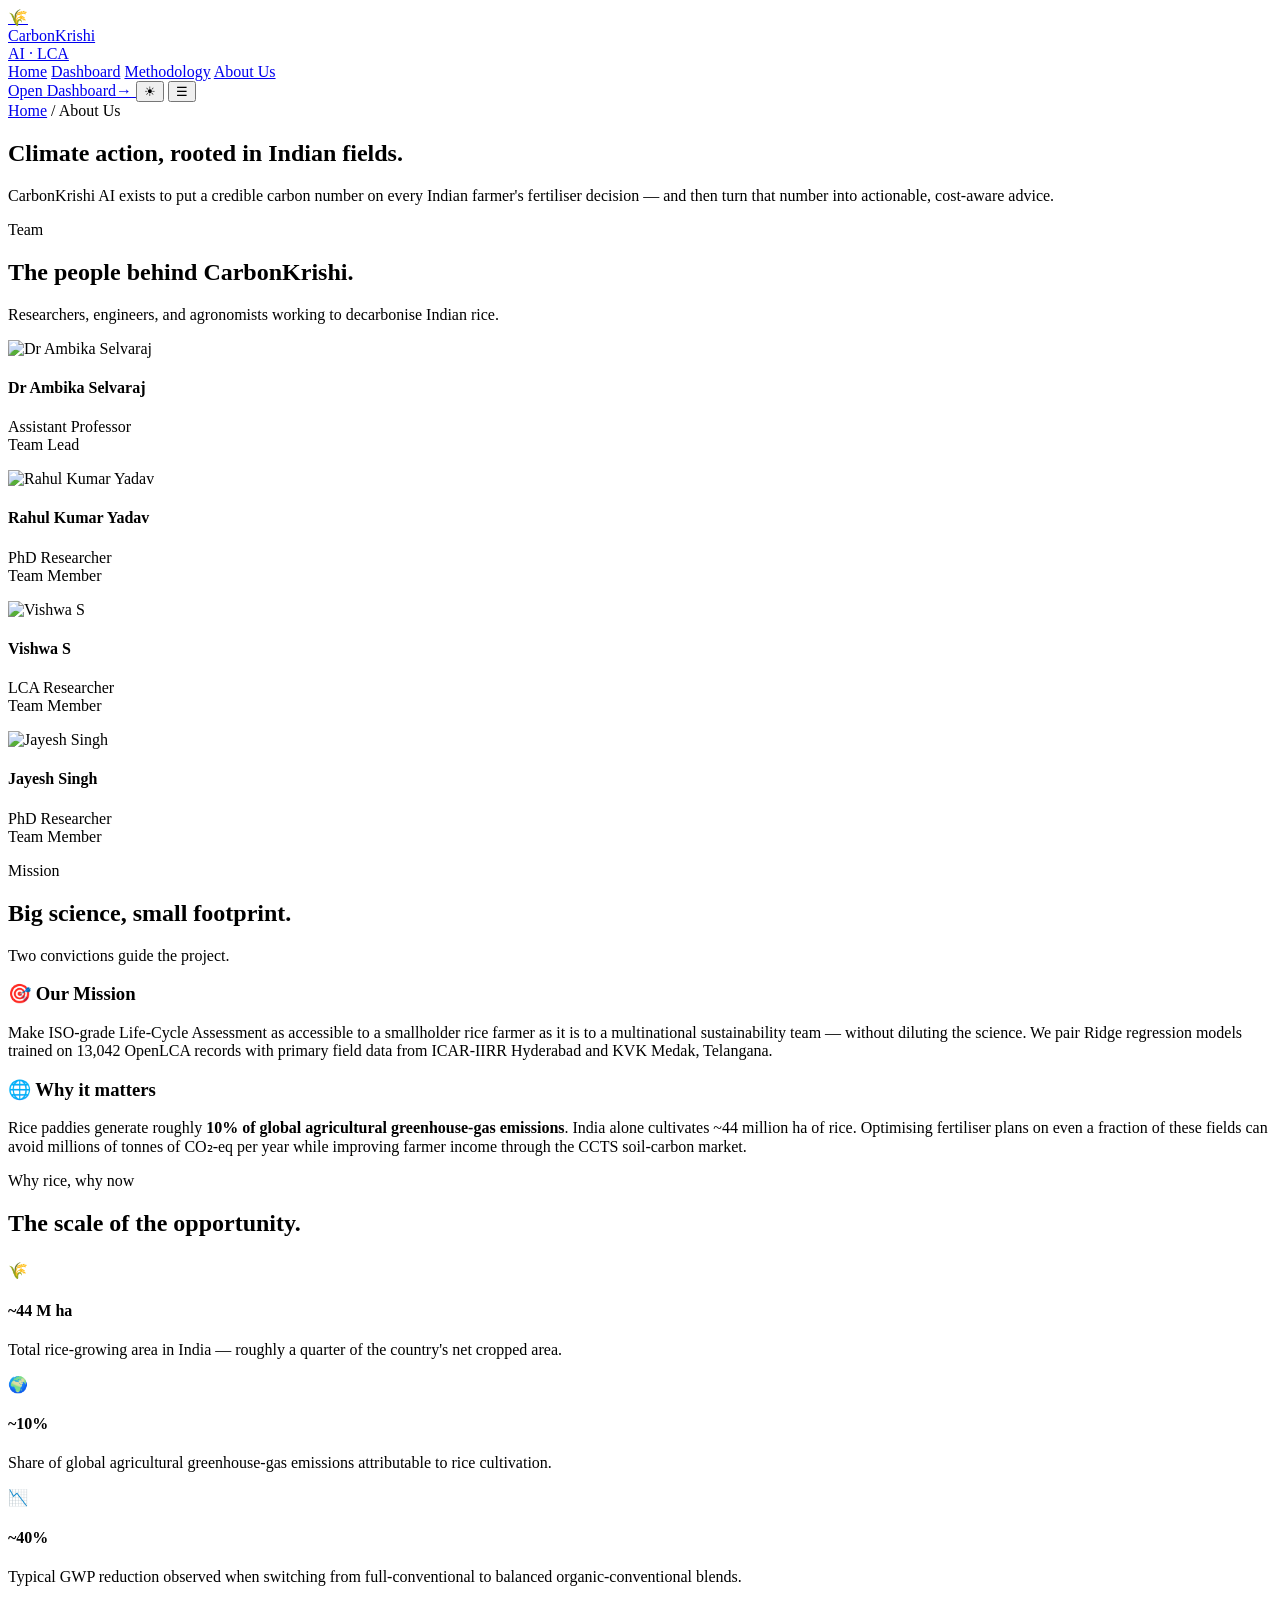
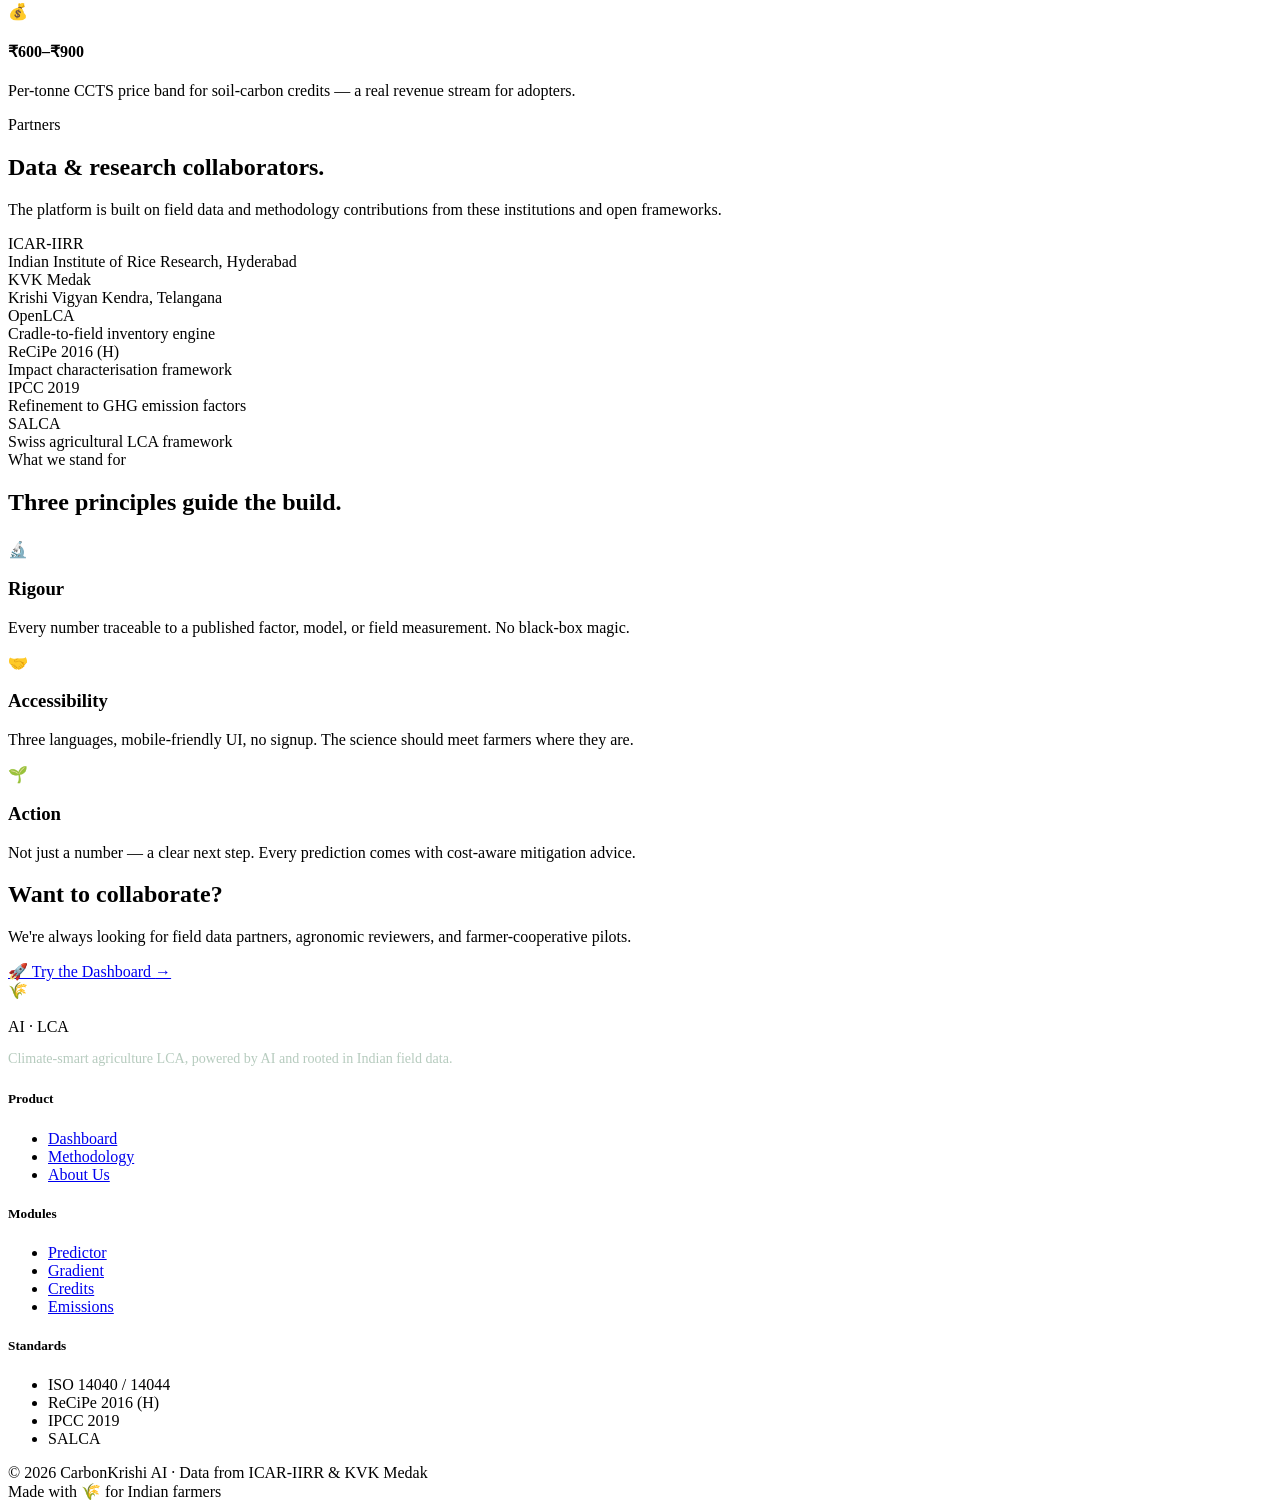
==== frontend/about.html @ 2ea5a7ef "On Render" ====
<!DOCTYPE html>
<html lang="en">

<head>
    <meta charset="UTF-8" />
    <meta name="viewport" content="width=device-width, initial-scale=1.0" />
    <title>About Us — CarbonKrishi AI</title>
    <meta name="description"
        content="CarbonKrishi AI: our mission, research partners (ICAR-IIRR, KVK Medak), and why rice fertiliser LCA matters for India's climate goals." />
    <link rel="preconnect" href="https://fonts.googleapis.com" />
    <link rel="preconnect" href="https://fonts.gstatic.com" crossorigin />
    <link
        href="https://fonts.googleapis.com/css2?family=Poppins:wght@400;500;600;700;800&family=Inter:wght@400;500;600;700&family=Geist+Mono:wght@400;500;600&display=swap"
        rel="stylesheet" />
    <link rel="stylesheet" href="/landing.css" />
    <!-- Theme controller — runs before first paint to avoid theme flash. -->
    <script src="/js/theme.js"></script>
</head>

<body>
    <!-- ── Top navigation ───────────────────────────────────────────────── -->
    <header class="lc-nav">
        <div class="lc-nav-inner">
            <a href="/" class="lc-brand" aria-label="CarbonKrishi home">
                <div class="lc-brand-mark">🌾</div>
                <div class="lc-brand-text">
                    <div>CarbonKrishi</div>
                    <div class="lc-brand-sub">AI · LCA</div>
                </div>
            </a>

            <nav class="lc-nav-links" aria-label="Main">
                <a class="lc-nav-link" href="/">Home</a>
                <a class="lc-nav-link" href="/dashboard-info">Dashboard</a>
                <a class="lc-nav-link" href="/methodology">Methodology</a>
                <a class="lc-nav-link active" href="/about">About Us</a>
            </nav>

            <a class="lc-cta-btn lc-nav-cta" href="/dashboard">
                <span>Open Dashboard</span><span class="lc-cta-arrow" aria-hidden="true">→</span>
            </a>
            <button class="lc-theme-toggle" data-theme-toggle aria-label="Toggle theme" title="Toggle theme"
                type="button">☀</button>
            <button class="lc-burger" id="lc-burger" aria-label="Toggle menu">☰</button>
        </div>
    </header>

    <!-- ── Page header ─────────────────────────────────────────────────── -->
    <section class="lc-page-head">
        <div class="lc-container">
            <span class="lc-breadcrumb"><a href="/">Home</a> / About Us</span>
            <h1>Climate action, rooted in Indian fields.</h1>
            <p>CarbonKrishi AI exists to put a credible carbon number on every Indian farmer's fertiliser
                decision — and then turn that number into actionable, cost-aware advice.</p>
        </div>
    </section>

    <!-- ── Team ──────────────────────────────────────────────────────────── -->
    <section class="lc-section">
        <div class="lc-container">
            <span class="lc-eyebrow-h">Team</span>
            <h2 class="lc-h2">The people behind CarbonKrishi.</h2>
            <p class="lc-section-lede">Researchers, engineers, and agronomists working to decarbonise Indian rice.</p>

            <div class="lc-team-grid">
                <div class="lc-team-card">
                    <div class="lc-team-img">
                        <img src="/media/team/person-1.png" alt="Dr Ambika Selvaraj" />
                    </div>
                    <h4>Dr Ambika Selvaraj</h4>
                    <p class="lc-team-role">Assistant Professor<br />Team Lead</p>
                </div>

                <div class="lc-team-card">
                    <div class="lc-team-img">
                        <img src="/media/team/person-2.jpg" alt="Rahul Kumar Yadav" />
                    </div>
                    <h4>Rahul Kumar Yadav</h4>
                    <p class="lc-team-role">PhD Researcher<br />Team Member</p>
                </div>

                <div class="lc-team-card">
                    <div class="lc-team-img">
                        <img src="/media/team/person-3.jpg" alt="Vishwa S" />
                    </div>
                    <h4>Vishwa S</h4>
                    <p class="lc-team-role">LCA Researcher<br />Team Member</p>
                </div>

                <div class="lc-team-card">
                    <div class="lc-team-img">
                        <img src="/media/team/person-4.jpg" alt="Jayesh Singh" />
                    </div>
                    <h4>Jayesh Singh</h4>
                    <p class="lc-team-role">PhD Researcher<br />Team Member</p>
                </div>
            </div>
        </div>
    </section>

    <!-- ── Mission + Why it matters ────────────────────────────────────── -->
    <section class="lc-section dark">
        <div class="lc-container">
            <span class="lc-eyebrow-h">Mission</span>
            <h2 class="lc-h2">Big science, small footprint.</h2>
            <p class="lc-section-lede">Two convictions guide the project.</p>

            <div class="lc-about-grid">
                <div class="lc-about-card">
                    <h3>🎯 Our Mission</h3>
                    <p>Make ISO-grade Life-Cycle Assessment as accessible to a smallholder rice farmer as it is to
                        a multinational sustainability team — without diluting the science. We pair Ridge
                        regression models trained on 13,042 OpenLCA records with primary field data from ICAR-IIRR
                        Hyderabad and KVK Medak, Telangana.</p>
                </div>
                <div class="lc-about-card">
                    <h3>🌐 Why it matters</h3>
                    <p>Rice paddies generate roughly <strong>10% of global agricultural greenhouse-gas
                            emissions</strong>. India alone cultivates ~44 million ha of rice. Optimising
                        fertiliser plans on even a fraction of these fields can avoid millions of tonnes of CO₂-eq
                        per year while improving farmer income through the CCTS soil-carbon market.</p>
                </div>
            </div>
        </div>
    </section>

    <!-- ── Impact stats ────────────────────────────────────────────────── -->
    <section class="lc-section alt">
        <div class="lc-container">
            <span class="lc-eyebrow-h">Why rice, why now</span>
            <h2 class="lc-h2">The scale of the opportunity.</h2>

            <div class="lc-mod-grid" style="margin-top: 1.5rem;">
                <div class="lc-mod-card">
                    <div class="ico">🌾</div>
                    <h4>~44 M ha</h4>
                    <p>Total rice-growing area in India — roughly a quarter of the country's net cropped area.</p>
                </div>
                <div class="lc-mod-card">
                    <div class="ico">🌍</div>
                    <h4>~10%</h4>
                    <p>Share of global agricultural greenhouse-gas emissions attributable to rice cultivation.</p>
                </div>
                <div class="lc-mod-card">
                    <div class="ico">📉</div>
                    <h4>~40%</h4>
                    <p>Typical GWP reduction observed when switching from full-conventional to balanced
                        organic-conventional blends.</p>
                </div>
                <div class="lc-mod-card">
                    <div class="ico">💰</div>
                    <h4>₹600–₹900</h4>
                    <p>Per-tonne CCTS price band for soil-carbon credits — a real revenue stream for adopters.</p>
                </div>
            </div>
        </div>
    </section>

    <!-- ── Partners ────────────────────────────────────────────────────── -->
    <section class="lc-section dark">
        <div class="lc-container">
            <span class="lc-eyebrow-h">Partners</span>
            <h2 class="lc-h2">Data &amp; research collaborators.</h2>
            <p class="lc-section-lede">
                The platform is built on field data and methodology contributions from these institutions and open
                frameworks.
            </p>

            <div class="lc-partners">
                <div class="lc-partner">
                    <div class="lc-partner-name">ICAR-IIRR</div>
                    <div class="lc-partner-role">Indian Institute of Rice Research, Hyderabad</div>
                </div>
                <div class="lc-partner">
                    <div class="lc-partner-name">KVK Medak</div>
                    <div class="lc-partner-role">Krishi Vigyan Kendra, Telangana</div>
                </div>
                <div class="lc-partner">
                    <div class="lc-partner-name">OpenLCA</div>
                    <div class="lc-partner-role">Cradle-to-field inventory engine</div>
                </div>
                <div class="lc-partner">
                    <div class="lc-partner-name">ReCiPe 2016 (H)</div>
                    <div class="lc-partner-role">Impact characterisation framework</div>
                </div>
                <div class="lc-partner">
                    <div class="lc-partner-name">IPCC 2019</div>
                    <div class="lc-partner-role">Refinement to GHG emission factors</div>
                </div>
                <div class="lc-partner">
                    <div class="lc-partner-name">SALCA</div>
                    <div class="lc-partner-role">Swiss agricultural LCA framework</div>
                </div>
            </div>
        </div>
    </section>

    <!-- ── Values ──────────────────────────────────────────────────────── -->
    <section class="lc-section">
        <div class="lc-container">
            <span class="lc-eyebrow-h">What we stand for</span>
            <h2 class="lc-h2">Three principles guide the build.</h2>

            <div class="lc-method-grid" style="margin-top: 1.5rem;">
                <article class="lc-method-card">
                    <div class="ico">🔬</div>
                    <h3>Rigour</h3>
                    <p>Every number traceable to a published factor, model, or field measurement. No black-box
                        magic.</p>
                </article>
                <article class="lc-method-card amber">
                    <div class="ico">🤝</div>
                    <h3>Accessibility</h3>
                    <p>Three languages, mobile-friendly UI, no signup. The science should meet farmers where they
                        are.</p>
                </article>
                <article class="lc-method-card blue">
                    <div class="ico">🌱</div>
                    <h3>Action</h3>
                    <p>Not just a number — a clear next step. Every prediction comes with cost-aware mitigation
                        advice.</p>
                </article>
            </div>
        </div>
    </section>

    <!-- ── Final CTA ───────────────────────────────────────────────────── -->
    <section>
        <div class="lc-container">
            <div class="lc-final-cta">
                <div>
                    <h2>Want to collaborate?</h2>
                    <p>We're always looking for field data partners, agronomic reviewers, and farmer-cooperative
                        pilots.</p>
                </div>
                <a class="lc-cta-btn" href="/dashboard">
                    🚀 Try the Dashboard <span aria-hidden="true">→</span>
                </a>
            </div>
        </div>
    </section>

    <!-- ── Footer ──────────────────────────────────────────────────────── -->
    <footer class="lc-footer">
        <div class="lc-container">
            <div class="lc-footer-grid">
                <div>
                    <div class="lc-brand" style="margin-bottom: 0.7rem;">
                        <div class="lc-brand-mark">🌾</div>
                        <div class="lc-brand-text">
                            <div style="color:white;">CarbonKrishi</div>
                            <div class="lc-brand-sub">AI · LCA</div>
                        </div>
                    </div>
                    <p style="font-size:0.88rem; line-height:1.55; margin:0; color:#b6cbbe;">
                        Climate-smart agriculture LCA, powered by AI and rooted in Indian field data.
                    </p>
                </div>
                <div>
                    <h5>Product</h5>
                    <ul>
                        <li><a href="/dashboard">Dashboard</a></li>
                        <li><a href="/methodology">Methodology</a></li>
                        <li><a href="/about">About Us</a></li>
                    </ul>
                </div>
                <div>
                    <h5>Modules</h5>
                    <ul>
                        <li><a href="/dashboard">Predictor</a></li>
                        <li><a href="/dashboard">Gradient</a></li>
                        <li><a href="/dashboard">Credits</a></li>
                        <li><a href="/dashboard">Emissions</a></li>
                    </ul>
                </div>
                <div>
                    <h5>Standards</h5>
                    <ul>
                        <li>ISO 14040 / 14044</li>
                        <li>ReCiPe 2016 (H)</li>
                        <li>IPCC 2019</li>
                        <li>SALCA</li>
                    </ul>
                </div>
            </div>
            <div class="lc-footer-bottom">
                <div>&copy; 2026 CarbonKrishi AI · Data from ICAR-IIRR &amp; KVK Medak</div>
                <div>Made with 🌾 for Indian farmers</div>
            </div>
        </div>
    </footer>

    <script src="/js/landing.js"></script>
    <!-- Dev-only hot reload (no-op in production: ws fails silently) -->
    <script>
        if (location.hostname === "localhost" || location.hostname === "127.0.0.1") {
            (function connect() {
                try {
                    const ws = new WebSocket(`ws://${location.host}/hot-reload`);
                    ws.onmessage = (e) => { if (e.data === "reload") location.reload(); };
                    ws.onclose = () => setTimeout(connect, 1000);
                    ws.onerror = () => { try { ws.close(); } catch { } };
                } catch { setTimeout(connect, 2000); }
            })();
        }
    </script>
</body>

</html>
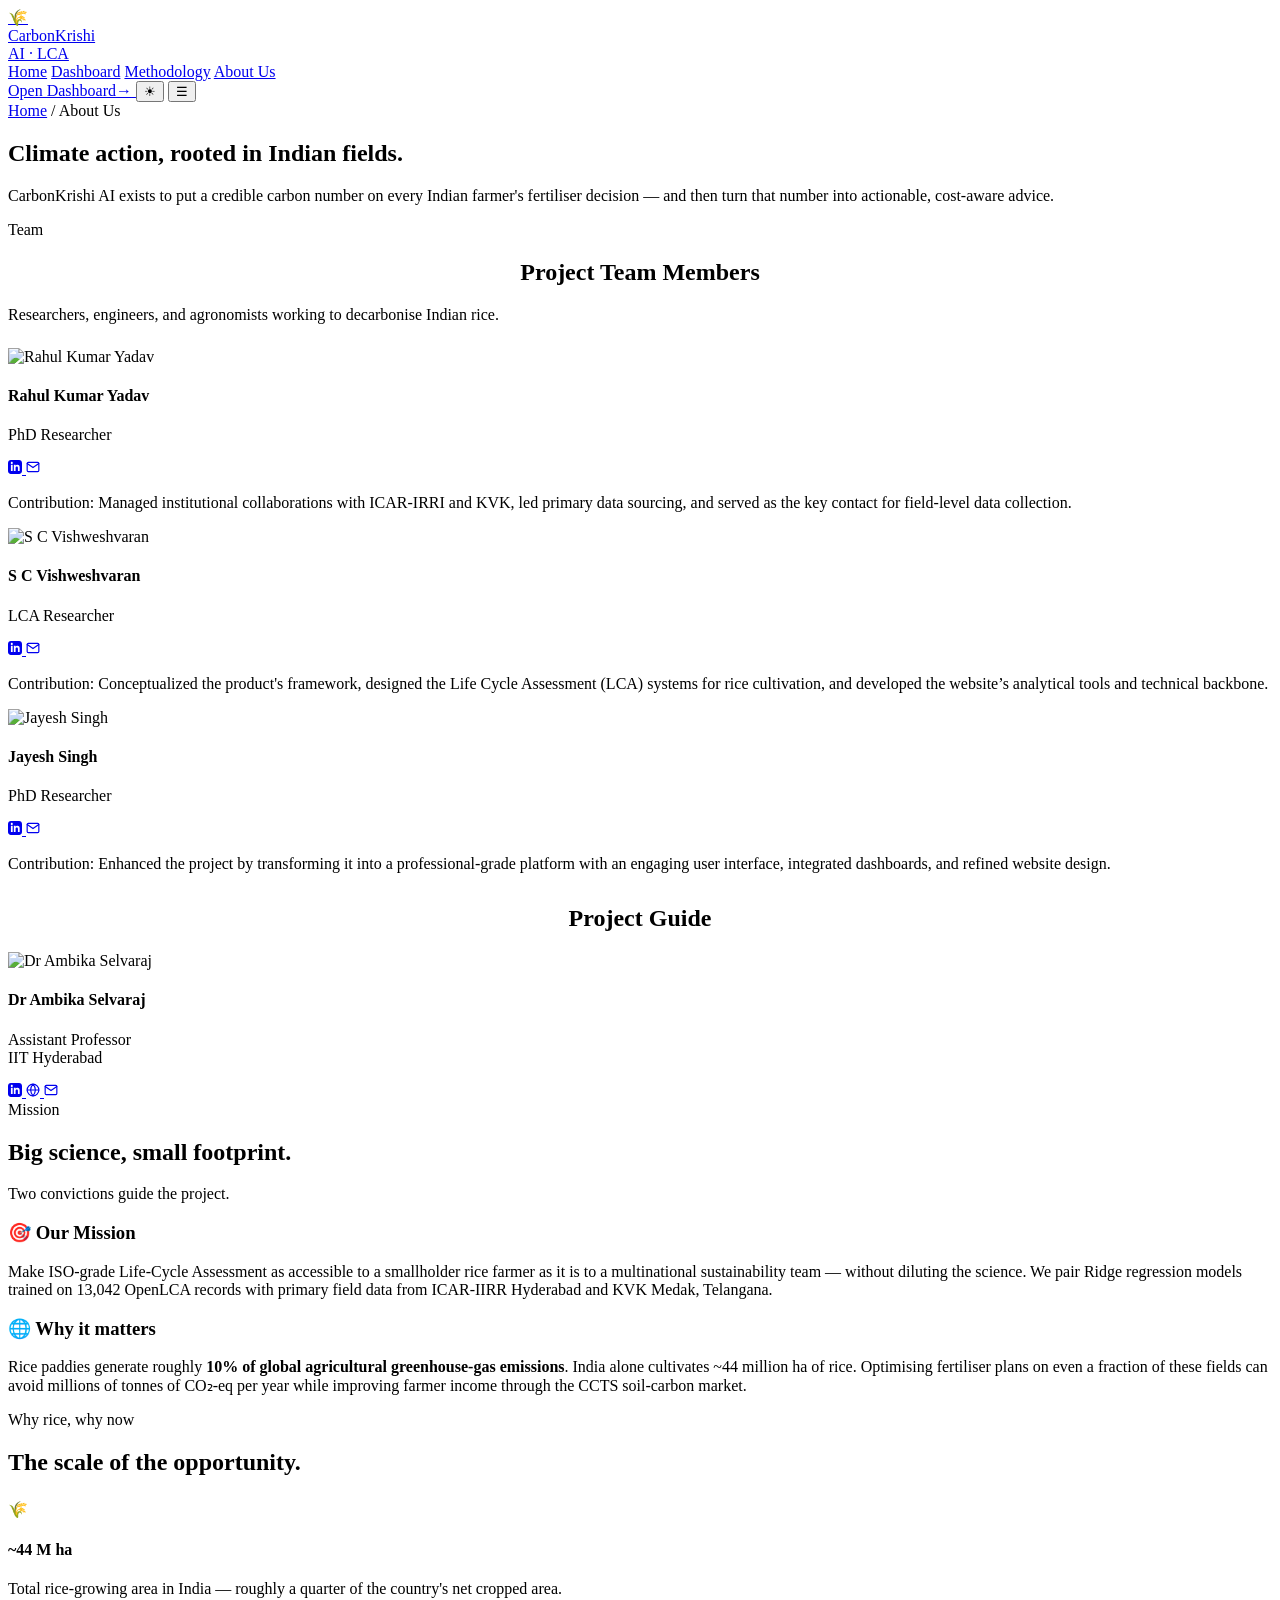
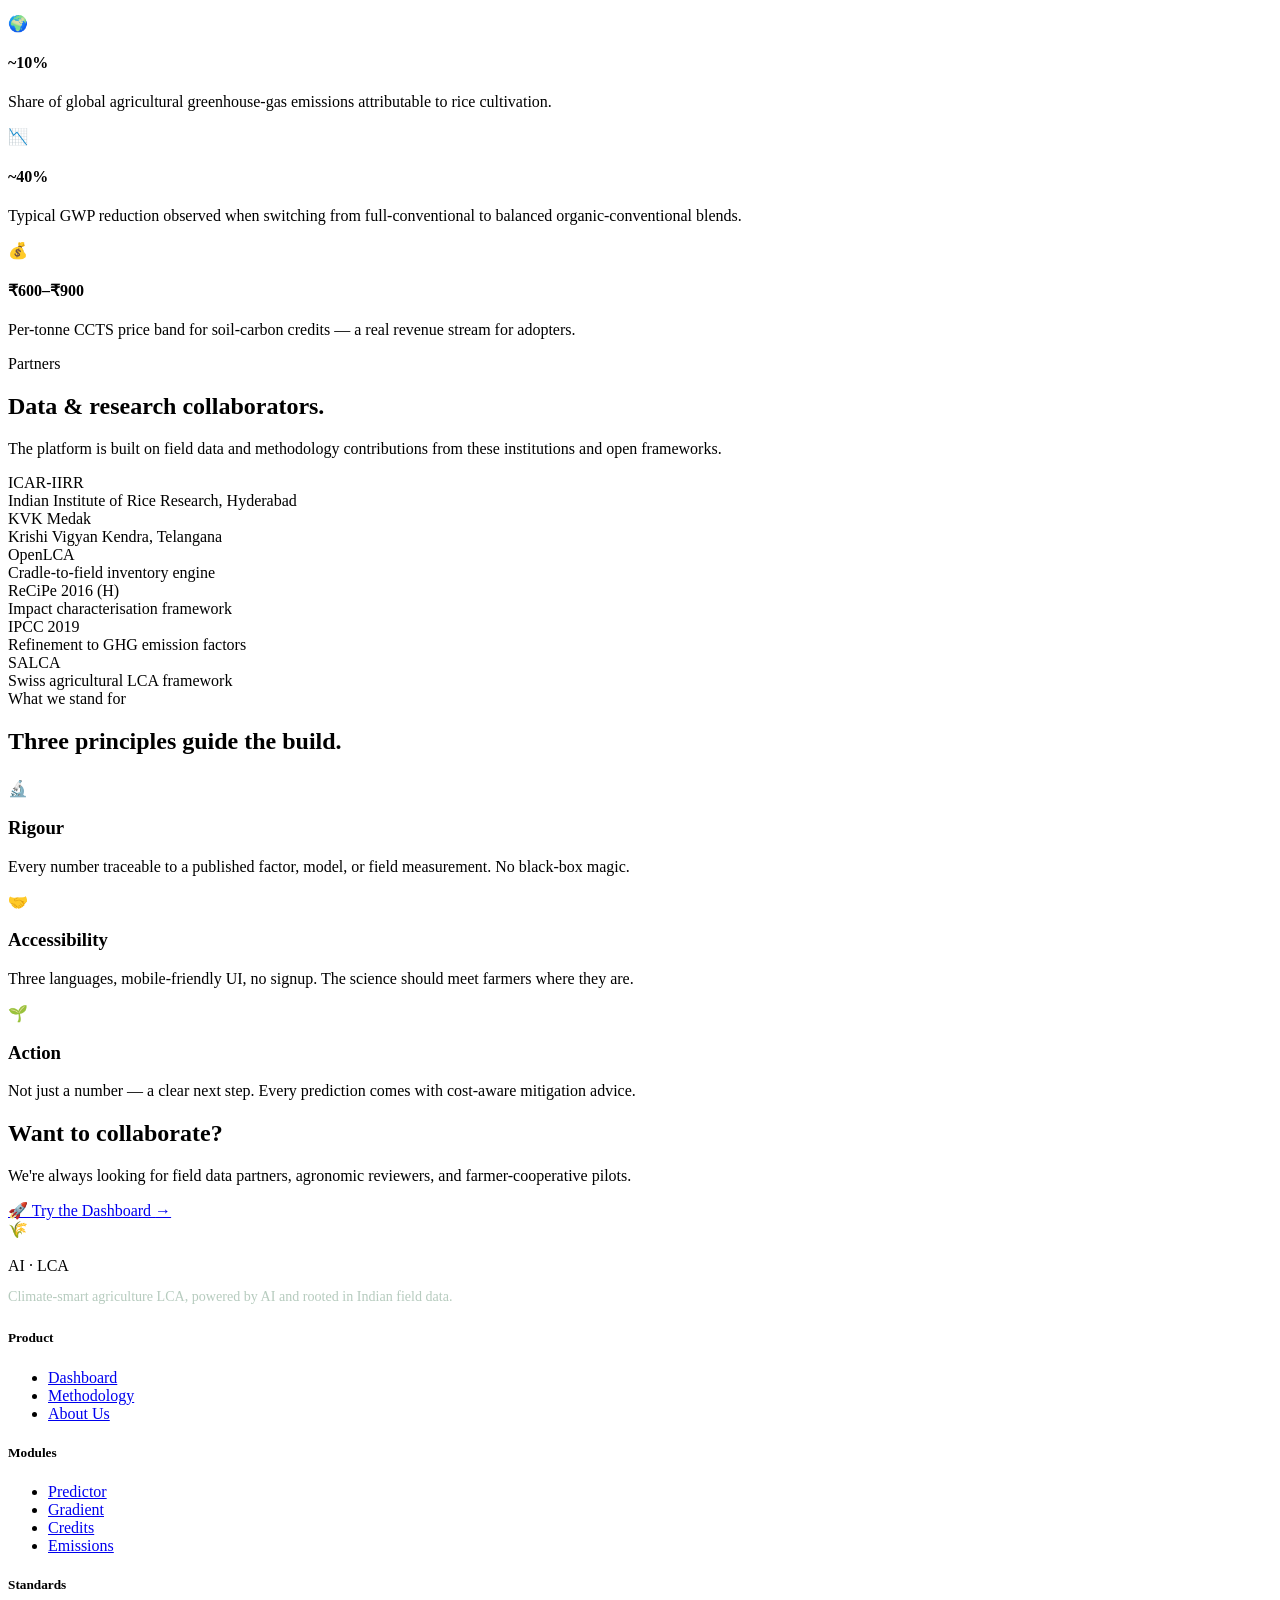
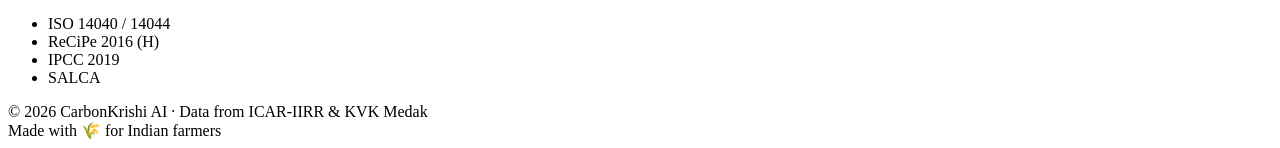
==== commit ba9bc4ea: "About Page" ====
--- a/frontend/about.html
+++ b/frontend/about.html
@@ -56,43 +56,146 @@
     </section>
 
     <!-- ── Team ──────────────────────────────────────────────────────────── -->
-    <section class="lc-section">
+    <section class="lc-section lc-team-section">
         <div class="lc-container">
             <span class="lc-eyebrow-h">Team</span>
-            <h2 class="lc-h2">The people behind CarbonKrishi.</h2>
+            <h2 class="lc-h2" style="text-align: center;">Project Team Members</h2>
             <p class="lc-section-lede">Researchers, engineers, and agronomists working to decarbonise Indian rice.</p>
 
-            <div class="lc-team-grid">
-                <div class="lc-team-card">
-                    <div class="lc-team-img">
-                        <img src="/media/team/person-1.png" alt="Dr Ambika Selvaraj" />
+            <div style="margin-top: 1.5rem;">
+                <div class="lc-team-grid lc-team-grid-main" style="margin-top: 1rem;">
+                    <div class="lc-team-card">
+                        <div class="lc-team-img">
+                            <img src="/media/team/person-2.jpg" alt="Rahul Kumar Yadav" />
+                        </div>
+                        <h4>Rahul Kumar Yadav</h4>
+                        <p class="lc-team-role">PhD Researcher</p>
+                        <div class="lc-team-social">
+                            <a href="https://www.linkedin.com/in/rahul-kumar-yadav-894498214/" target="_blank"
+                                rel="noopener noreferrer" aria-label="Rahul Kumar Yadav LinkedIn">
+                                <svg width="14" height="14" fill="currentColor" viewBox="0 0 24 24">
+                                    <path
+                                        d="M19 0h-14c-2.761 0-5 2.239-5 5v14c0 2.761 2.239 5 5 5h14c2.762 0 5-2.239 5-5v-14c0-2.761-2.238-5-5-5zm-11 19h-3v-11h3v11zm-1.5-12.268c-.966 0-1.75-.79-1.75-1.764s.784-1.764 1.75-1.764 1.75.79 1.75 1.764-.783 1.764-1.75 1.764zm13.5 12.268h-3v-5.604c0-3.368-4-3.113-4 0v5.604h-3v-11h3v1.765c1.396-2.586 7-2.777 7 2.476v6.759z" />
+                                </svg>
+                            </a>
+                            <a href="mailto:cc24resch01001@iith.ac.in" class="lc-copy-email"
+                                data-email="cc24resch01001@iith.ac.in" aria-label="Rahul Kumar Yadav Email">
+                                <svg width="14" height="14" fill="none" stroke="currentColor" stroke-width="2"
+                                    stroke-linecap="round" stroke-linejoin="round" viewBox="0 0 24 24">
+                                    <path
+                                        d="M4 4h16c1.1 0 2 .9 2 2v12c0 1.1-.9 2-2 2H4c-1.1 0-2-.9-2-2V6c0-1.1.9-2 2-2z">
+                                    </path>
+                                    <polyline points="22,6 12,13 2,6"></polyline>
+                                </svg>
+                            </a>
+                        </div>
+                        <p class="lc-team-contrib">Contribution: Managed institutional collaborations with ICAR-IRRI and
+                            KVK, led primary data sourcing, and served as the key contact for field-level data
+                            collection.</p>
                     </div>
-                    <h4>Dr Ambika Selvaraj</h4>
-                    <p class="lc-team-role">Assistant Professor<br />Team Lead</p>
-                </div>
-
-                <div class="lc-team-card">
-                    <div class="lc-team-img">
-                        <img src="/media/team/person-2.jpg" alt="Rahul Kumar Yadav" />
+
+                    <div class="lc-team-card">
+                        <div class="lc-team-img">
+                            <img src="/media/team/person-3.png" alt="S C Vishweshvaran" />
+                        </div>
+                        <h4>S C Vishweshvaran</h4>
+                        <p class="lc-team-role">LCA Researcher</p>
+                        <div class="lc-team-social">
+                            <a href="https://www.linkedin.com/in/vishweshvaran-s-c-41b3762ab/" target="_blank"
+                                rel="noopener noreferrer" aria-label="S C Vishweshvaran LinkedIn">
+                                <svg width="14" height="14" fill="currentColor" viewBox="0 0 24 24">
+                                    <path
+                                        d="M19 0h-14c-2.761 0-5 2.239-5 5v14c0 2.761 2.239 5 5 5h14c2.762 0 5-2.239 5-5v-14c0-2.761-2.238-5-5-5zm-11 19h-3v-11h3v11zm-1.5-12.268c-.966 0-1.75-.79-1.75-1.764s.784-1.764 1.75-1.764 1.75.79 1.75 1.764-.783 1.764-1.75 1.764zm13.5 12.268h-3v-5.604c0-3.368-4-3.113-4 0v5.604h-3v-11h3v1.765c1.396-2.586 7-2.777 7 2.476v6.759z" />
+                                </svg>
+                            </a>
+                            <a href="mailto:scvishweshvaran@gmail.com" class="lc-copy-email"
+                                data-email="scvishweshvaran@gmail.com" aria-label="S C Vishweshvaran Email">
+                                <svg width="14" height="14" fill="none" stroke="currentColor" stroke-width="2"
+                                    stroke-linecap="round" stroke-linejoin="round" viewBox="0 0 24 24">
+                                    <path
+                                        d="M4 4h16c1.1 0 2 .9 2 2v12c0 1.1-.9 2-2 2H4c-1.1 0-2-.9-2-2V6c0-1.1.9-2 2-2z">
+                                    </path>
+                                    <polyline points="22,6 12,13 2,6"></polyline>
+                                </svg>
+                            </a>
+                        </div>
+                        <p class="lc-team-contrib">Contribution: Conceptualized the product's framework, designed the
+                            Life Cycle Assessment (LCA) systems for rice cultivation, and developed the website’s
+                            analytical tools and technical backbone.</p>
                     </div>
-                    <h4>Rahul Kumar Yadav</h4>
-                    <p class="lc-team-role">PhD Researcher<br />Team Member</p>
-                </div>
-
-                <div class="lc-team-card">
-                    <div class="lc-team-img">
-                        <img src="/media/team/person-3.jpg" alt="Vishwa S" />
+
+                    <div class="lc-team-card">
+                        <div class="lc-team-img">
+                            <img src="/media/team/person-4.png" alt="Jayesh Singh" />
+                        </div>
+                        <h4>Jayesh Singh</h4>
+                        <p class="lc-team-role">PhD Researcher</p>
+                        <div class="lc-team-social">
+                            <a href="https://www.linkedin.com/in/jayeshsingh1/" target="_blank"
+                                rel="noopener noreferrer" aria-label="Jayesh Singh LinkedIn">
+                                <svg width="14" height="14" fill="currentColor" viewBox="0 0 24 24">
+                                    <path
+                                        d="M19 0h-14c-2.761 0-5 2.239-5 5v14c0 2.761 2.239 5 5 5h14c2.762 0 5-2.239 5-5v-14c0-2.761-2.238-5-5-5zm-11 19h-3v-11h3v11zm-1.5-12.268c-.966 0-1.75-.79-1.75-1.764s.784-1.764 1.75-1.764 1.75.79 1.75 1.764-.783 1.764-1.75 1.764zm13.5 12.268h-3v-5.604c0-3.368-4-3.113-4 0v5.604h-3v-11h3v1.765c1.396-2.586 7-2.777 7 2.476v6.759z" />
+                                </svg>
+                            </a>
+                            <a href="mailto:id25resch01003@iith.ac.in" class="lc-copy-email"
+                                data-email="id25resch01003@iith.ac.in" aria-label="Jayesh Singh Email">
+                                <svg width="14" height="14" fill="none" stroke="currentColor" stroke-width="2"
+                                    stroke-linecap="round" stroke-linejoin="round" viewBox="0 0 24 24">
+                                    <path
+                                        d="M4 4h16c1.1 0 2 .9 2 2v12c0 1.1-.9 2-2 2H4c-1.1 0-2-.9-2-2V6c0-1.1.9-2 2-2z">
+                                    </path>
+                                    <polyline points="22,6 12,13 2,6"></polyline>
+                                </svg>
+                            </a>
+                        </div>
+                        <p class="lc-team-contrib">Contribution: Enhanced the project by transforming it into a
+                            professional-grade platform with an engaging user interface, integrated dashboards, and
+                            refined website design.</p>
                     </div>
-                    <h4>Vishwa S</h4>
-                    <p class="lc-team-role">LCA Researcher<br />Team Member</p>
-                </div>
-
-                <div class="lc-team-card">
-                    <div class="lc-team-img">
-                        <img src="/media/team/person-4.jpg" alt="Jayesh Singh" />
+                </div>
+            </div>
+
+            <div style="margin-top: 2rem;">
+                <h2 class="lc-h2" style="text-align: center;">Project Guide</h2>
+                <div class="lc-team-grid lc-team-grid-guide" style="margin-top: 1rem;">
+                    <div class="lc-team-card">
+                        <div class="lc-team-img">
+                            <img src="/media/team/person-1.png" alt="Dr Ambika Selvaraj" />
+                        </div>
+                        <h4>Dr Ambika Selvaraj</h4>
+                        <p class="lc-team-role">Assistant Professor<br />IIT Hyderabad</p>
+                        <div class="lc-team-social">
+                            <a href="https://www.linkedin.com/in/drambikas/" target="_blank" rel="noopener noreferrer"
+                                aria-label="Dr Ambika Selvaraj LinkedIn">
+                                <svg width="14" height="14" fill="currentColor" viewBox="0 0 24 24">
+                                    <path
+                                        d="M19 0h-14c-2.761 0-5 2.239-5 5v14c0 2.761 2.239 5 5 5h14c2.762 0 5-2.239 5-5v-14c0-2.761-2.238-5-5-5zm-11 19h-3v-11h3v11zm-1.5-12.268c-.966 0-1.75-.79-1.75-1.764s.784-1.764 1.75-1.764 1.75.79 1.75 1.764-.783 1.764-1.75 1.764zm13.5 12.268h-3v-5.604c0-3.368-4-3.113-4 0v5.604h-3v-11h3v1.765c1.396-2.586 7-2.777 7 2.476v6.759z" />
+                                </svg>
+                            </a>
+                            <a href="https://sites.google.com/ce.iith.ac.in/iith-ambika" target="_blank"
+                                rel="noopener noreferrer" aria-label="Dr Ambika Selvaraj Website">
+                                <svg width="14" height="14" fill="none" stroke="currentColor" stroke-width="2"
+                                    stroke-linecap="round" stroke-linejoin="round" viewBox="0 0 24 24">
+                                    <circle cx="12" cy="12" r="10"></circle>
+                                    <line x1="2" y1="12" x2="22" y2="12"></line>
+                                    <path
+                                        d="M12 2a15.3 15.3 0 0 1 4 10 15.3 15.3 0 0 1-4 10 15.3 15.3 0 0 1-4-10 15.3 15.3 0 0 1 4-10z">
+                                    </path>
+                                </svg>
+                            </a>
+                            <a href="mailto:ambika@ce.iith.ac.in" class="lc-copy-email"
+                                data-email="ambika@ce.iith.ac.in" aria-label="Dr Ambika Selvaraj Email">
+                                <svg width="14" height="14" fill="none" stroke="currentColor" stroke-width="2"
+                                    stroke-linecap="round" stroke-linejoin="round" viewBox="0 0 24 24">
+                                    <path
+                                        d="M4 4h16c1.1 0 2 .9 2 2v12c0 1.1-.9 2-2 2H4c-1.1 0-2-.9-2-2V6c0-1.1.9-2 2-2z">
+                                    </path>
+                                    <polyline points="22,6 12,13 2,6"></polyline>
+                                </svg>
+                            </a>
+                        </div>
                     </div>
-                    <h4>Jayesh Singh</h4>
-                    <p class="lc-team-role">PhD Researcher<br />Team Member</p>
                 </div>
             </div>
         </div>
